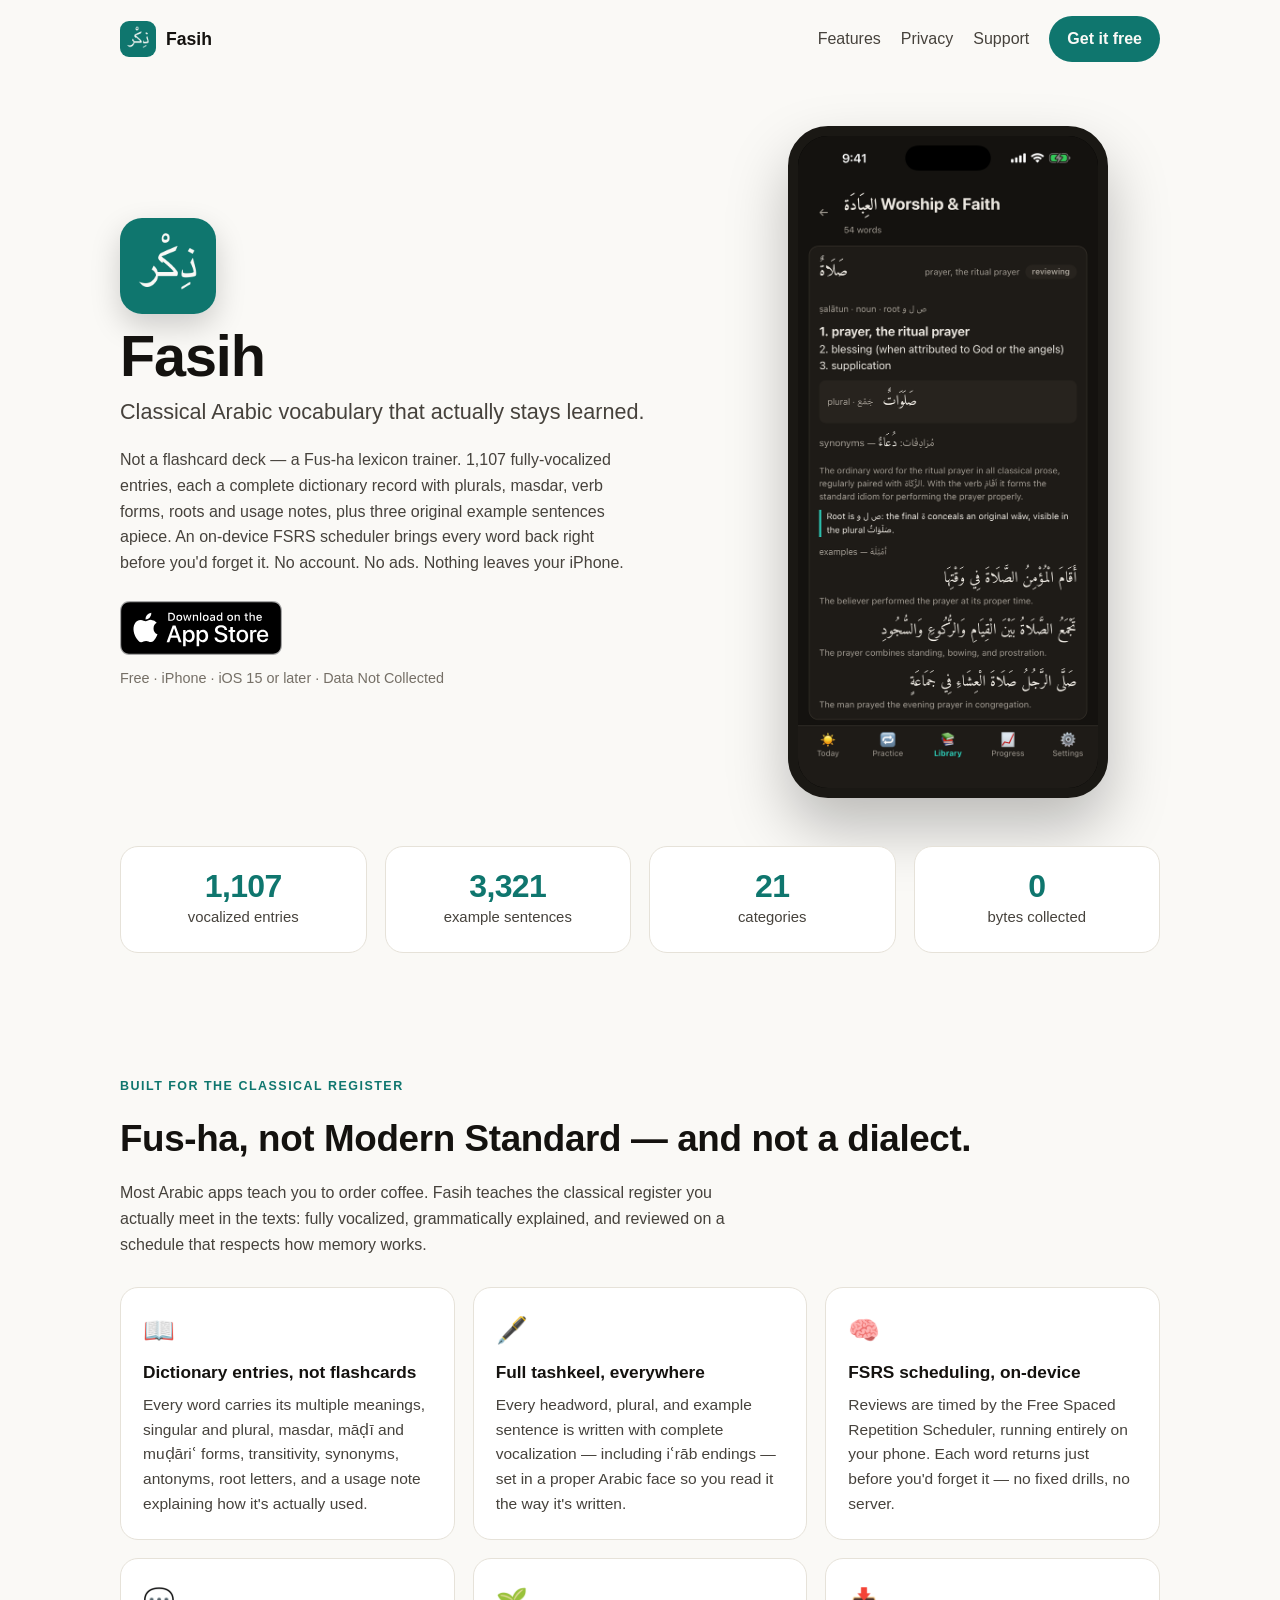
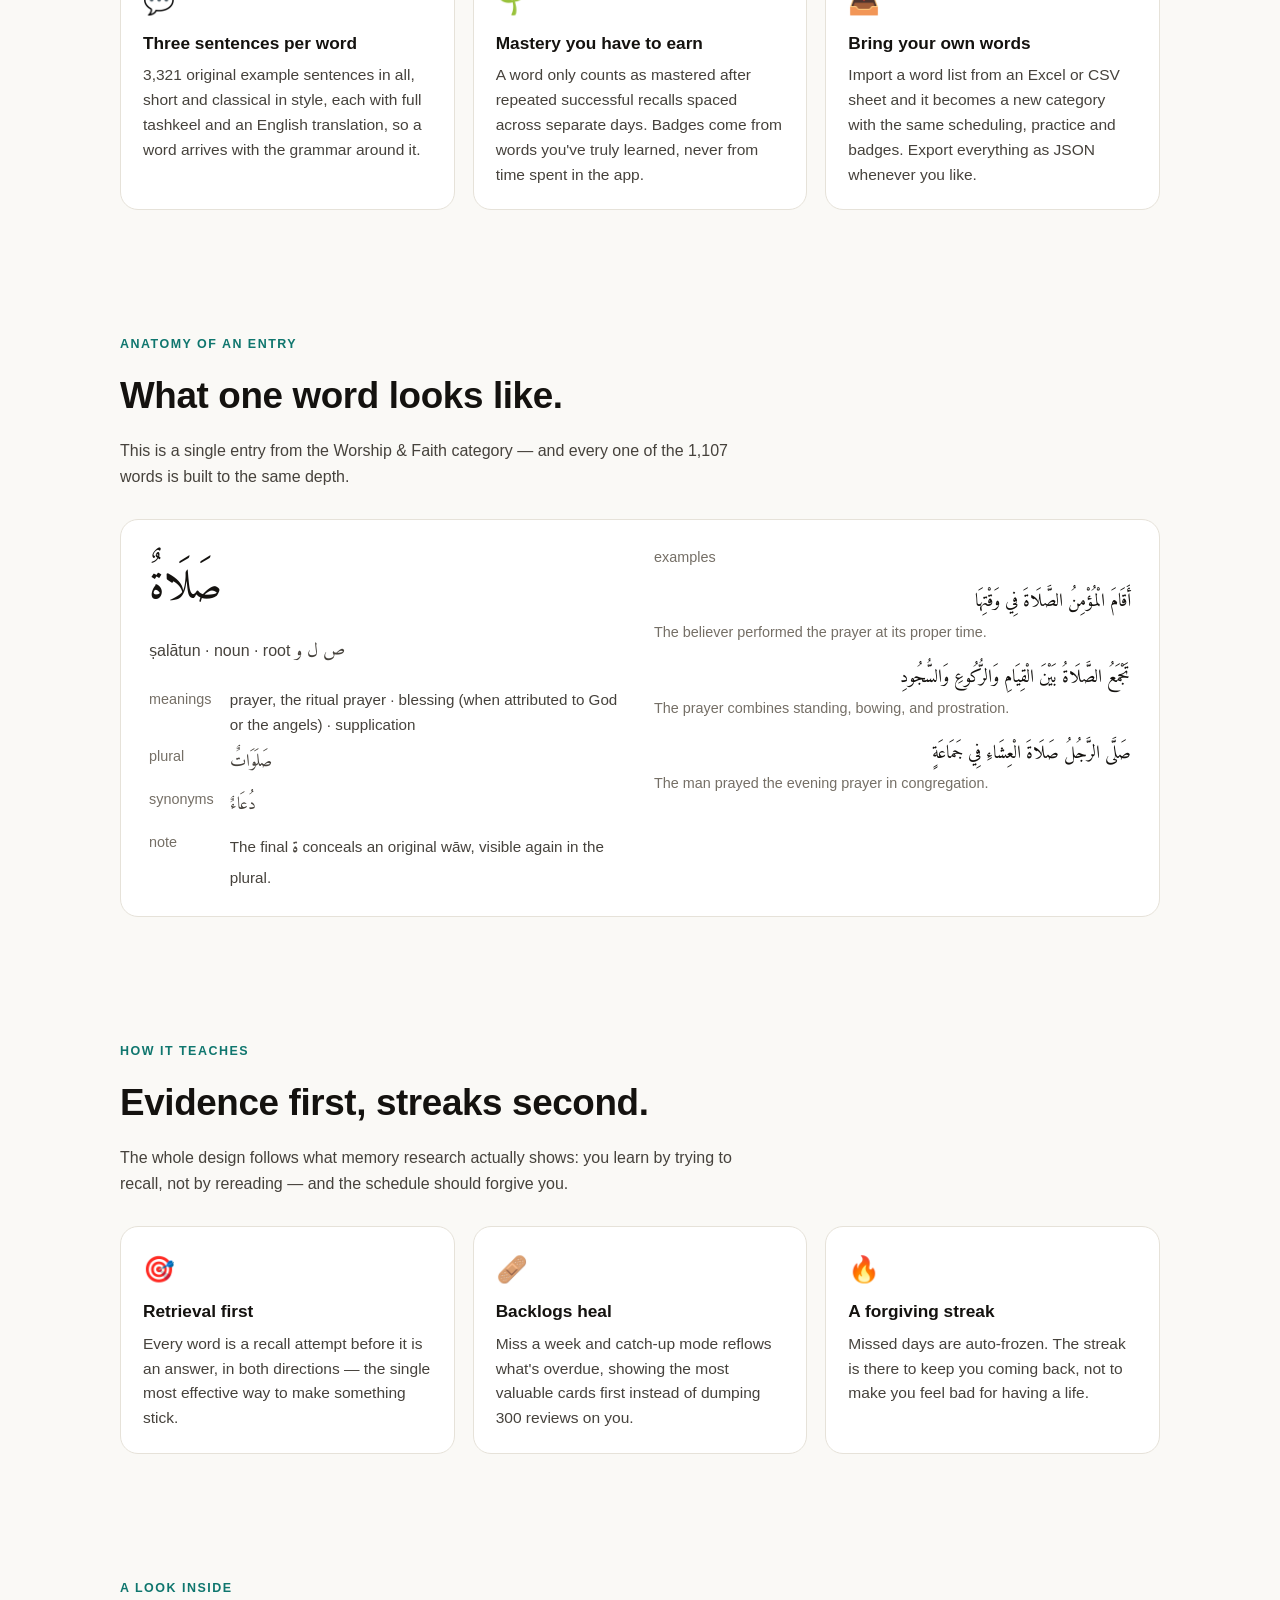
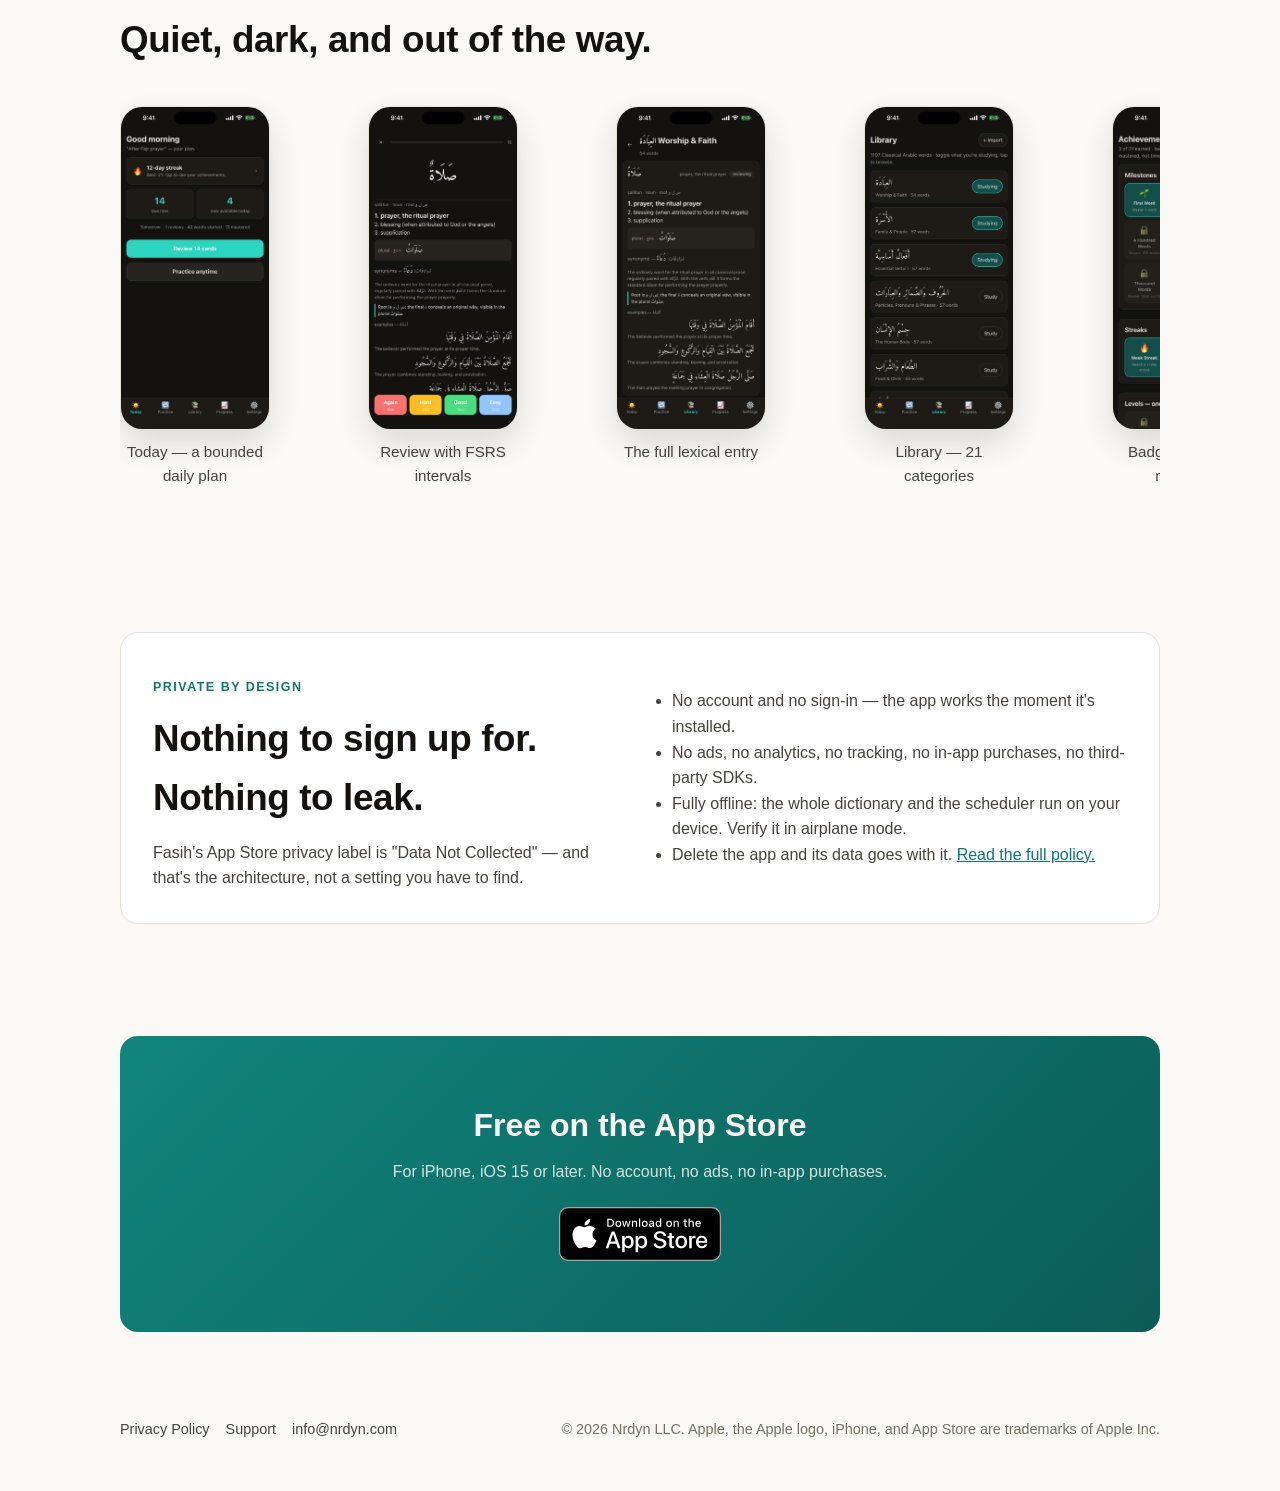
==== index.html @ 2882d7f2 "Add the Fasih marketing site Static site for the Fasih iOS app: landing page, privacy policy, and su" ====
<!doctype html>
<html lang="en">
<head>
<meta charset="utf-8">
<meta name="viewport" content="width=device-width, initial-scale=1">
<title>Fasih — Classical Arabic (Fus-ha) vocabulary with full tashkeel | iPhone</title>
<meta name="description" content="Fasih is a Classical Arabic lexicon trainer for iPhone: 1,107 fully-vocalized Fus-ha entries with meanings, plurals, masdar, verb forms, roots and 3,321 example sentences — scheduled on-device by FSRS. Free, fully offline, no account, nothing collected.">
<link rel="canonical" href="https://fasih.nrdyn.com/">
<meta name="theme-color" content="#0F766E">
<meta name="apple-itunes-app" content="app-id=6793274429">
<link rel="icon" type="image/png" sizes="64x64" href="assets/favicon-64.png">
<link rel="apple-touch-icon" href="assets/apple-touch-icon.png">
<meta property="og:type" content="website">
<meta property="og:site_name" content="Fasih">
<meta property="og:title" content="Fasih — Classical Arabic vocabulary, fully vocalized">
<meta property="og:description" content="A Fus-ha lexicon trainer for iPhone: 1,107 dictionary-grade entries, 3,321 example sentences, on-device FSRS scheduling. Free on the App Store.">
<meta property="og:url" content="https://fasih.nrdyn.com/">
<meta property="og:image" content="https://fasih.nrdyn.com/assets/og-image.png">
<meta property="og:image:width" content="1200">
<meta property="og:image:height" content="630">
<meta name="twitter:card" content="summary_large_image">
<meta name="twitter:title" content="Fasih — Classical Arabic vocabulary, fully vocalized">
<meta name="twitter:description" content="1,107 dictionary-grade Fus-ha entries with full tashkeel, scheduled on-device by FSRS. Free, offline, private.">
<meta name="twitter:image" content="https://fasih.nrdyn.com/assets/og-image.png">
<link rel="preconnect" href="https://fonts.googleapis.com">
<link rel="preconnect" href="https://fonts.gstatic.com" crossorigin>
<link rel="stylesheet" href="https://fonts.googleapis.com/css2?family=Amiri:wght@400;700&display=swap">
<link rel="stylesheet" href="assets/site.css">
<script type="application/ld+json">
{
  "@context": "https://schema.org",
  "@type": "SoftwareApplication",
  "name": "Fasih",
  "alternateName": "Fasih Memorize classical vocab",
  "operatingSystem": "iOS",
  "applicationCategory": "EducationalApplication",
  "description": "A Classical Arabic (Fus-ha) lexicon trainer. 1,107 fully-vocalized entries with meanings, plurals, masdar, verb forms, transitivity, synonyms, roots and usage notes, plus 3,321 example sentences — scheduled on-device by an FSRS spaced-repetition engine. Free, fully offline, no accounts, no ads, no tracking.",
  "url": "https://fasih.nrdyn.com/",
  "installUrl": "https://apps.apple.com/us/app/fasih-memorize-classical-vocab/id6793274429",
  "downloadUrl": "https://apps.apple.com/us/app/fasih-memorize-classical-vocab/id6793274429",
  "image": "https://fasih.nrdyn.com/assets/icon-512.png",
  "inLanguage": ["en", "ar"],
  "screenshot": [
    "https://fasih.nrdyn.com/assets/screens/01-today.png",
    "https://fasih.nrdyn.com/assets/screens/02-review-card.png",
    "https://fasih.nrdyn.com/assets/screens/03-dictionary-entry.png",
    "https://fasih.nrdyn.com/assets/screens/04-library.png",
    "https://fasih.nrdyn.com/assets/screens/05-achievements.png",
    "https://fasih.nrdyn.com/assets/screens/06-practice.png"
  ],
  "offers": { "@type": "Offer", "price": "0", "priceCurrency": "USD" },
  "author": { "@type": "Organization", "name": "Nrdyn LLC", "email": "info@nrdyn.com" },
  "publisher": { "@type": "Organization", "name": "Nrdyn LLC" }
}
</script>
</head>
<body>
<div class="wrap">
  <nav class="nav">
    <a class="brand" href="index.html"><img src="assets/apple-touch-icon.png" alt="" width="36" height="36">Fasih</a>
    <div class="nav-links">
      <a href="index.html#features">Features</a>
      <a href="privacy.html">Privacy</a>
      <a href="support.html">Support</a>
      <a class="btn" href="https://apps.apple.com/us/app/fasih-memorize-classical-vocab/id6793274429">Get it free</a>
    </div>
  </nav>

  <header class="hero">
    <div>
      <img class="hero-icon" src="assets/icon-512.png" alt="Fasih app icon" width="96" height="96">
      <h1>Fasih</h1>
      <p class="tag">Classical Arabic vocabulary that actually stays learned.</p>
      <p class="sub">Not a flashcard deck — a Fus-ha lexicon trainer. 1,107 fully-vocalized entries, each a complete dictionary record with plurals, masdar, verb forms, roots and usage notes, plus three original example sentences apiece. An on-device FSRS scheduler brings every word back right before you'd forget it. No account. No ads. Nothing leaves your iPhone.</p>
      <div class="cta">
        <a class="badge" href="https://apps.apple.com/us/app/fasih-memorize-classical-vocab/id6793274429" aria-label="Download Fasih on the App Store"><img src="assets/app-store-badge.svg" alt="Download on the App Store" width="163" height="54"></a>
      </div>
      <p class="fine">Free · iPhone · iOS 15 or later · Data Not Collected</p>
    </div>
    <div class="phone"><img src="assets/screens/03-dictionary-entry.png" alt="A Fasih dictionary entry for صَلَاةٌ showing meanings, plural, synonyms, a root note and three example sentences" width="640" height="1391"></div>
  </header>

  <section id="numbers" style="padding-top:24px">
    <div class="stats">
      <div class="stat"><b>1,107</b><span>vocalized entries</span></div>
      <div class="stat"><b>3,321</b><span>example sentences</span></div>
      <div class="stat"><b>21</b><span>categories</span></div>
      <div class="stat"><b>0</b><span>bytes collected</span></div>
    </div>
  </section>

  <section id="features">
    <p class="eyebrow">Built for the classical register</p>
    <h2 class="title">Fus-ha, not Modern Standard — and not a dialect.</h2>
    <p class="lede">Most Arabic apps teach you to order coffee. Fasih teaches the classical register you actually meet in the texts: fully vocalized, grammatically explained, and reviewed on a schedule that respects how memory works.</p>
    <div class="grid">
      <div class="card"><div class="ico">📖</div><h3>Dictionary entries, not flashcards</h3><p>Every word carries its multiple meanings, singular and plural, masdar, māḍī and muḍāriʿ forms, transitivity, synonyms, antonyms, root letters, and a usage note explaining how it's actually used.</p></div>
      <div class="card"><div class="ico">🖋️</div><h3>Full tashkeel, everywhere</h3><p>Every headword, plural, and example sentence is written with complete vocalization — including iʿrāb endings — set in a proper Arabic face so you read it the way it's written.</p></div>
      <div class="card"><div class="ico">🧠</div><h3>FSRS scheduling, on-device</h3><p>Reviews are timed by the Free Spaced Repetition Scheduler, running entirely on your phone. Each word returns just before you'd forget it — no fixed drills, no server.</p></div>
      <div class="card"><div class="ico">💬</div><h3>Three sentences per word</h3><p>3,321 original example sentences in all, short and classical in style, each with full tashkeel and an English translation, so a word arrives with the grammar around it.</p></div>
      <div class="card"><div class="ico">🌱</div><h3>Mastery you have to earn</h3><p>A word only counts as mastered after repeated successful recalls spaced across separate days. Badges come from words you've truly learned, never from time spent in the app.</p></div>
      <div class="card"><div class="ico">📥</div><h3>Bring your own words</h3><p>Import a word list from an Excel or CSV sheet and it becomes a new category with the same scheduling, practice and badges. Export everything as JSON whenever you like.</p></div>
    </div>
  </section>

  <section id="entry">
    <p class="eyebrow">Anatomy of an entry</p>
    <h2 class="title">What one word looks like.</h2>
    <p class="lede">This is a single entry from the Worship &amp; Faith category — and every one of the 1,107 words is built to the same depth.</p>
    <div class="entry">
      <div>
        <p class="headword ar" lang="ar" dir="rtl">صَلَاةٌ</p>
        <p class="gloss">ṣalātun · noun · root <span class="ar" lang="ar" dir="rtl">ص ل و</span></p>
        <dl>
          <dt>meanings</dt><dd>prayer, the ritual prayer · blessing (when attributed to God or the angels) · supplication</dd>
          <dt>plural</dt><dd><span class="ar" lang="ar" dir="rtl">صَلَوَاتٌ</span></dd>
          <dt>synonyms</dt><dd><span class="ar" lang="ar" dir="rtl">دُعَاءٌ</span></dd>
          <dt>note</dt><dd>The final <span class="ar" lang="ar" dir="rtl">ة</span> conceals an original wāw, visible again in the plural.</dd>
        </dl>
      </div>
      <div>
        <p class="muted" style="margin-top:0">examples</p>
        <p class="ar" lang="ar" dir="rtl" style="margin:0">أَقَامَ الْمُؤْمِنُ الصَّلَاةَ فِي وَقْتِهَا</p>
        <p class="muted" style="margin:0 0 16px">The believer performed the prayer at its proper time.</p>
        <p class="ar" lang="ar" dir="rtl" style="margin:0">تَجْمَعُ الصَّلَاةُ بَيْنَ الْقِيَامِ وَالرُّكُوعِ وَالسُّجُودِ</p>
        <p class="muted" style="margin:0 0 16px">The prayer combines standing, bowing, and prostration.</p>
        <p class="ar" lang="ar" dir="rtl" style="margin:0">صَلَّى الرَّجُلُ صَلَاةَ الْعِشَاءِ فِي جَمَاعَةٍ</p>
        <p class="muted" style="margin:0">The man prayed the evening prayer in congregation.</p>
      </div>
    </div>
  </section>

  <section id="method">
    <p class="eyebrow">How it teaches</p>
    <h2 class="title">Evidence first, streaks second.</h2>
    <p class="lede">The whole design follows what memory research actually shows: you learn by trying to recall, not by rereading — and the schedule should forgive you.</p>
    <div class="grid">
      <div class="card"><div class="ico">🎯</div><h3>Retrieval first</h3><p>Every word is a recall attempt before it is an answer, in both directions — the single most effective way to make something stick.</p></div>
      <div class="card"><div class="ico">🩹</div><h3>Backlogs heal</h3><p>Miss a week and catch-up mode reflows what's overdue, showing the most valuable cards first instead of dumping 300 reviews on you.</p></div>
      <div class="card"><div class="ico">🔥</div><h3>A forgiving streak</h3><p>Missed days are auto-frozen. The streak is there to keep you coming back, not to make you feel bad for having a life.</p></div>
    </div>
  </section>

  <section id="screens">
    <p class="eyebrow">A look inside</p>
    <h2 class="title">Quiet, dark, and out of the way.</h2>
    <div class="shots">
      <figure class="shot"><img src="assets/screens/01-today.png" alt="Today screen showing a 12-day streak, 14 cards due and 4 new words available" width="640" height="1391" loading="lazy"><figcaption>Today — a bounded daily plan</figcaption></figure>
      <figure class="shot"><img src="assets/screens/02-review-card.png" alt="Review card revealed, with Again, Hard, Good and Easy buttons showing their next intervals" width="640" height="1391" loading="lazy"><figcaption>Review with FSRS intervals</figcaption></figure>
      <figure class="shot"><img src="assets/screens/03-dictionary-entry.png" alt="Full dictionary entry with meanings, plural, synonyms and example sentences" width="640" height="1391" loading="lazy"><figcaption>The full lexical entry</figcaption></figure>
      <figure class="shot"><img src="assets/screens/04-library.png" alt="Library listing Arabic categories with word counts and study toggles" width="640" height="1391" loading="lazy"><figcaption>Library — 21 categories</figcaption></figure>
      <figure class="shot"><img src="assets/screens/05-achievements.png" alt="Achievements screen with milestone, streak and level badges" width="640" height="1391" loading="lazy"><figcaption>Badges for words mastered</figcaption></figure>
      <figure class="shot"><img src="assets/screens/06-practice.png" alt="Practice screen with quick picks and category chips" width="640" height="1391" loading="lazy"><figcaption>Practice — bonus reps, off-schedule</figcaption></figure>
    </div>
  </section>

  <section id="privacy">
    <div class="privacy">
      <div>
        <p class="eyebrow">Private by design</p>
        <h2 class="title">Nothing to sign up for. Nothing to leak.</h2>
        <p class="lede" style="margin-bottom:0">Fasih's App Store privacy label is "Data Not Collected" — and that's the architecture, not a setting you have to find.</p>
      </div>
      <ul>
        <li>No account and no sign-in — the app works the moment it's installed.</li>
        <li>No ads, no analytics, no tracking, no in-app purchases, no third-party SDKs.</li>
        <li>Fully offline: the whole dictionary and the scheduler run on your device. Verify it in airplane mode.</li>
        <li>Delete the app and its data goes with it. <a href="privacy.html">Read the full policy.</a></li>
      </ul>
    </div>
  </section>

  <section>
    <div class="cta-band">
      <h2>Free on the App Store</h2>
      <p>For iPhone, iOS 15 or later. No account, no ads, no in-app purchases.</p>
      <a class="badge" href="https://apps.apple.com/us/app/fasih-memorize-classical-vocab/id6793274429" aria-label="Download Fasih on the App Store"><img src="assets/app-store-badge.svg" alt="Download on the App Store" width="163" height="54"></a>
    </div>
  </section>

  <footer>
    <div><a href="privacy.html">Privacy Policy</a><a href="support.html">Support</a><a href="mailto:info@nrdyn.com">info@nrdyn.com</a></div>
    <div>© 2026 Nrdyn LLC. Apple, the Apple logo, iPhone, and App Store are trademarks of Apple Inc.</div>
  </footer>
</div>
</body>
</html>
---- assets/site.css ----
/* Fasih site — one stylesheet shared by every page. Palette mirrors the app's teal theme
   (icon teal #0F766E, accent #0F766E light / #2DD4BF dark, warm off-white paper, near-black ink). */
:root {
  color-scheme: light dark;
  --teal: #0F766E; --accent: #0F766E; --accent-ink: #FAF9F6;
  --bg: #FAF9F6; --surface: #FFFFFF; --ink: #14120F; --ink-mid: #46423C; --ink-soft: #756F66;
  --line: #E6E2D9; --radius: 18px; --max: 1080px;
}
@media (prefers-color-scheme: dark) {
  :root { --accent: #2DD4BF; --accent-ink: #052F2C; --bg: #14120F; --surface: #1E1B17; --ink: #F2EFE8; --ink-mid: #C6C0B6; --ink-soft: #A29B90; --line: #2C2823; }
}
* { box-sizing: border-box; }
html { scroll-behavior: smooth; }
body { margin: 0; background: var(--bg); color: var(--ink); line-height: 1.6;
  font-family: -apple-system, BlinkMacSystemFont, "SF Pro Text", "Segoe UI", Roboto, Helvetica, Arial, sans-serif;
  -webkit-font-smoothing: antialiased; }
a { color: var(--accent); }
img { max-width: 100%; height: auto; display: block; }
.wrap { max-width: var(--max); margin: 0 auto; padding: 0 20px; }
.prose { max-width: 760px; margin: 0 auto; padding: 40px 20px 60px; }
.prose h1 { color: var(--accent); font-size: 2rem; margin-top: 0; }
.prose h2 { margin-top: 1.8em; font-size: 1.25rem; }
.prose p, .prose li { color: var(--ink-mid); }
.prose strong { color: var(--ink); }
.muted { color: var(--ink-soft); font-size: 0.9em; }

/* Arabic runs inside English prose: Amiri if the reader has it, else the system Arabic face. */
.ar { font-family: Amiri, "Geeza Pro", "Noto Naskh Arabic", "Times New Roman", serif;
  font-size: 1.15em; line-height: 2; direction: rtl; unicode-bidi: isolate; }

/* nav */
.nav { display: flex; align-items: center; justify-content: space-between; gap: 16px; padding: 16px 0; }
.brand { display: flex; align-items: center; gap: 10px; text-decoration: none; color: var(--ink); font-weight: 700; font-size: 1.1rem; }
.brand img { width: 36px; height: 36px; border-radius: 9px; }
.nav-links { display: flex; align-items: center; gap: 20px; }
.nav-links a { color: var(--ink-mid); text-decoration: none; font-weight: 500; }
.nav-links a:hover { color: var(--ink); }
.nav-links a[aria-current="page"] { color: var(--accent); font-weight: 700; }
.btn, .nav-links a.btn { display: inline-flex; align-items: center; justify-content: center; gap: 8px; min-height: 44px; padding: 10px 18px;
  border-radius: 999px; background: var(--accent); color: var(--accent-ink); font-weight: 700; text-decoration: none; }
.btn:hover { filter: brightness(1.08); }
.badge img { height: 54px; width: auto; }
.badge { display: inline-block; }

/* hero */
.hero { display: grid; grid-template-columns: 1.15fr 0.85fr; gap: 40px; align-items: center; padding: 48px 0 24px; }
.hero h1 { font-size: clamp(2.4rem, 5vw, 3.6rem); line-height: 1.05; margin: 12px 0 8px; letter-spacing: -0.02em; }
.hero .tag { font-size: 1.35rem; color: var(--ink-mid); margin: 0 0 18px; }
.hero .sub { color: var(--ink-mid); max-width: 520px; margin: 0 0 26px; }
.hero .cta { display: flex; align-items: center; gap: 18px; flex-wrap: wrap; }
.hero .fine { color: var(--ink-soft); font-size: 0.9rem; margin-top: 12px; }
.hero-icon { width: 96px; height: 96px; border-radius: 22px; box-shadow: 0 12px 30px rgba(0,0,0,.18); }
.phone { border-radius: 40px; border: 10px solid #1a1814; box-shadow: 0 30px 60px rgba(0,0,0,.25); overflow: hidden; background: #000; max-width: 320px; margin: 0 auto; }
.phone img { display: block; }

/* sections */
section { padding: 56px 0; }
.eyebrow { text-transform: uppercase; letter-spacing: .12em; font-size: .78rem; color: var(--accent); font-weight: 700; }
h2.title { font-size: clamp(1.7rem, 3.2vw, 2.3rem); margin: 6px 0 12px; letter-spacing: -0.01em; }
.lede { color: var(--ink-mid); max-width: 640px; margin: 0 0 30px; }
.grid { display: grid; grid-template-columns: repeat(3, 1fr); gap: 18px; }
.card { background: var(--surface); border: 1px solid var(--line); border-radius: var(--radius); padding: 22px; }
.card .ico { font-size: 1.6rem; margin-bottom: 8px; }
.card h3 { margin: 0 0 6px; font-size: 1.08rem; }
.card p { margin: 0; color: var(--ink-mid); font-size: .97rem; }

/* numbers band */
.stats { display: grid; grid-template-columns: repeat(4, 1fr); gap: 18px; }
.stat { background: var(--surface); border: 1px solid var(--line); border-radius: var(--radius); padding: 22px; text-align: center; }
.stat b { display: block; font-size: 2rem; color: var(--accent); letter-spacing: -0.02em; line-height: 1.1; }
.stat span { color: var(--ink-mid); font-size: .93rem; }

/* the anatomy-of-an-entry panel */
.entry { background: var(--surface); border: 1px solid var(--line); border-radius: var(--radius); padding: 26px 28px; display: grid; grid-template-columns: 1fr 1fr; gap: 28px; align-items: start; }
.entry dl { margin: 0; display: grid; grid-template-columns: auto 1fr; gap: 8px 16px; }
.entry dt { color: var(--ink-soft); font-size: .9rem; }
.entry dd { margin: 0; color: var(--ink-mid); font-size: .95rem; }
.entry .headword { font-size: 2.6rem; margin: 0 0 4px; text-align: left; }
.entry .gloss { color: var(--ink-mid); margin: 0 0 18px; }

.shots { display: grid; grid-auto-flow: column; grid-auto-columns: minmax(230px, 1fr); gap: 18px; overflow-x: auto; padding: 8px 4px 16px; scroll-snap-type: x mandatory; }
.shot { scroll-snap-align: start; text-align: center; }
.shot img { border-radius: 22px; border: 1px solid var(--line); box-shadow: 0 14px 30px rgba(0,0,0,.12); }
.shot figcaption { margin-top: 10px; color: var(--ink-mid); font-size: .95rem; }
.privacy { background: var(--surface); border: 1px solid var(--line); border-radius: var(--radius); padding: 32px; display: grid; grid-template-columns: 1fr 1fr; gap: 28px; align-items: center; }
.privacy ul { margin: 0; padding-left: 18px; color: var(--ink-mid); }
.cta-band { text-align: center; padding: 64px 20px; border-radius: var(--radius); background: linear-gradient(135deg, #11857C, #0B5C57); color: #FAF9F6; }
.cta-band h2 { margin: 0 0 8px; font-size: 2rem; }
.cta-band p { margin: 0 0 22px; opacity: .85; }
footer { padding: 30px 0 50px; color: var(--ink-soft); font-size: .9rem; display: flex; justify-content: space-between; gap: 16px; flex-wrap: wrap; }
footer a { color: var(--ink-mid); text-decoration: none; margin-right: 16px; }

@media (max-width: 820px) {
  .hero { grid-template-columns: 1fr; text-align: center; }
  .hero .sub, .hero .cta { margin-left: auto; margin-right: auto; justify-content: center; }
  .hero-icon { margin: 0 auto; }
  .grid { grid-template-columns: 1fr 1fr; }
  .stats { grid-template-columns: 1fr 1fr; }
  .entry, .privacy { grid-template-columns: 1fr; }
  .nav-links a:not(.btn) { display: none; }
}
@media (max-width: 520px) { .grid { grid-template-columns: 1fr; } }
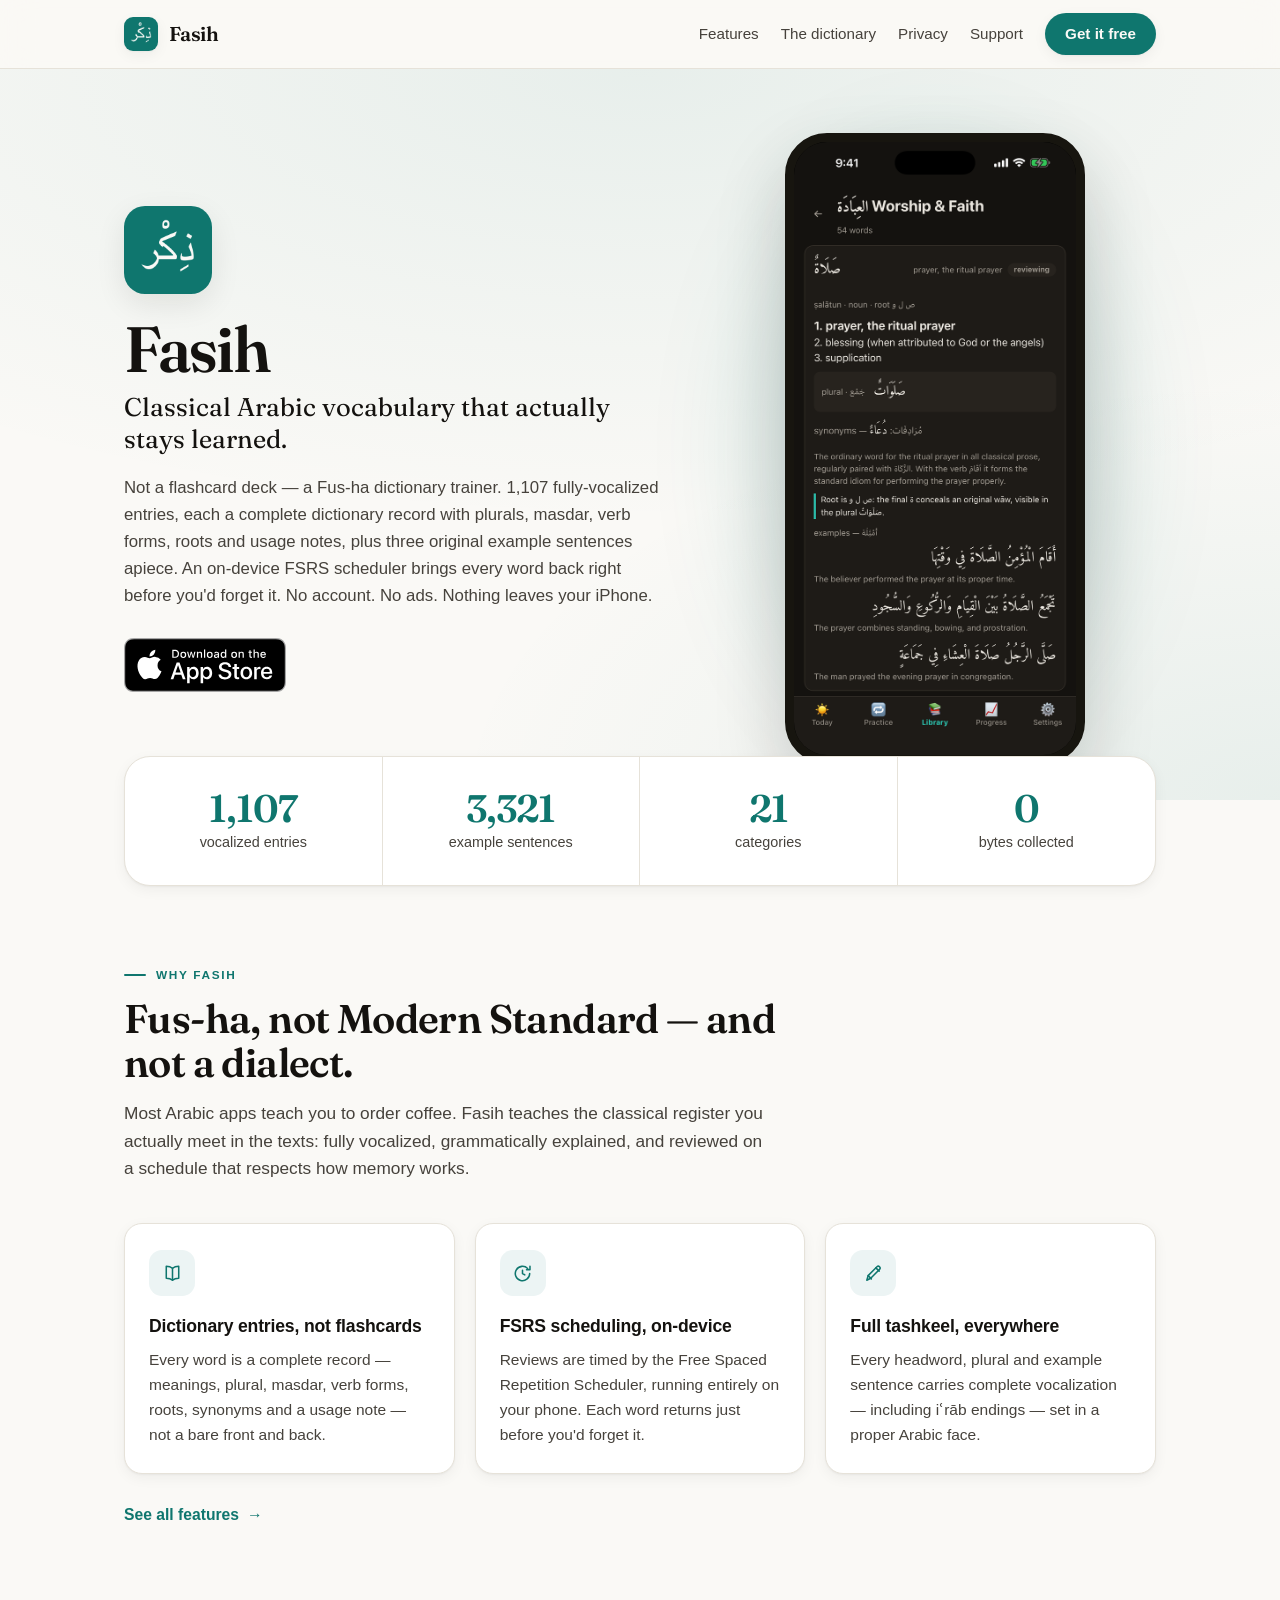
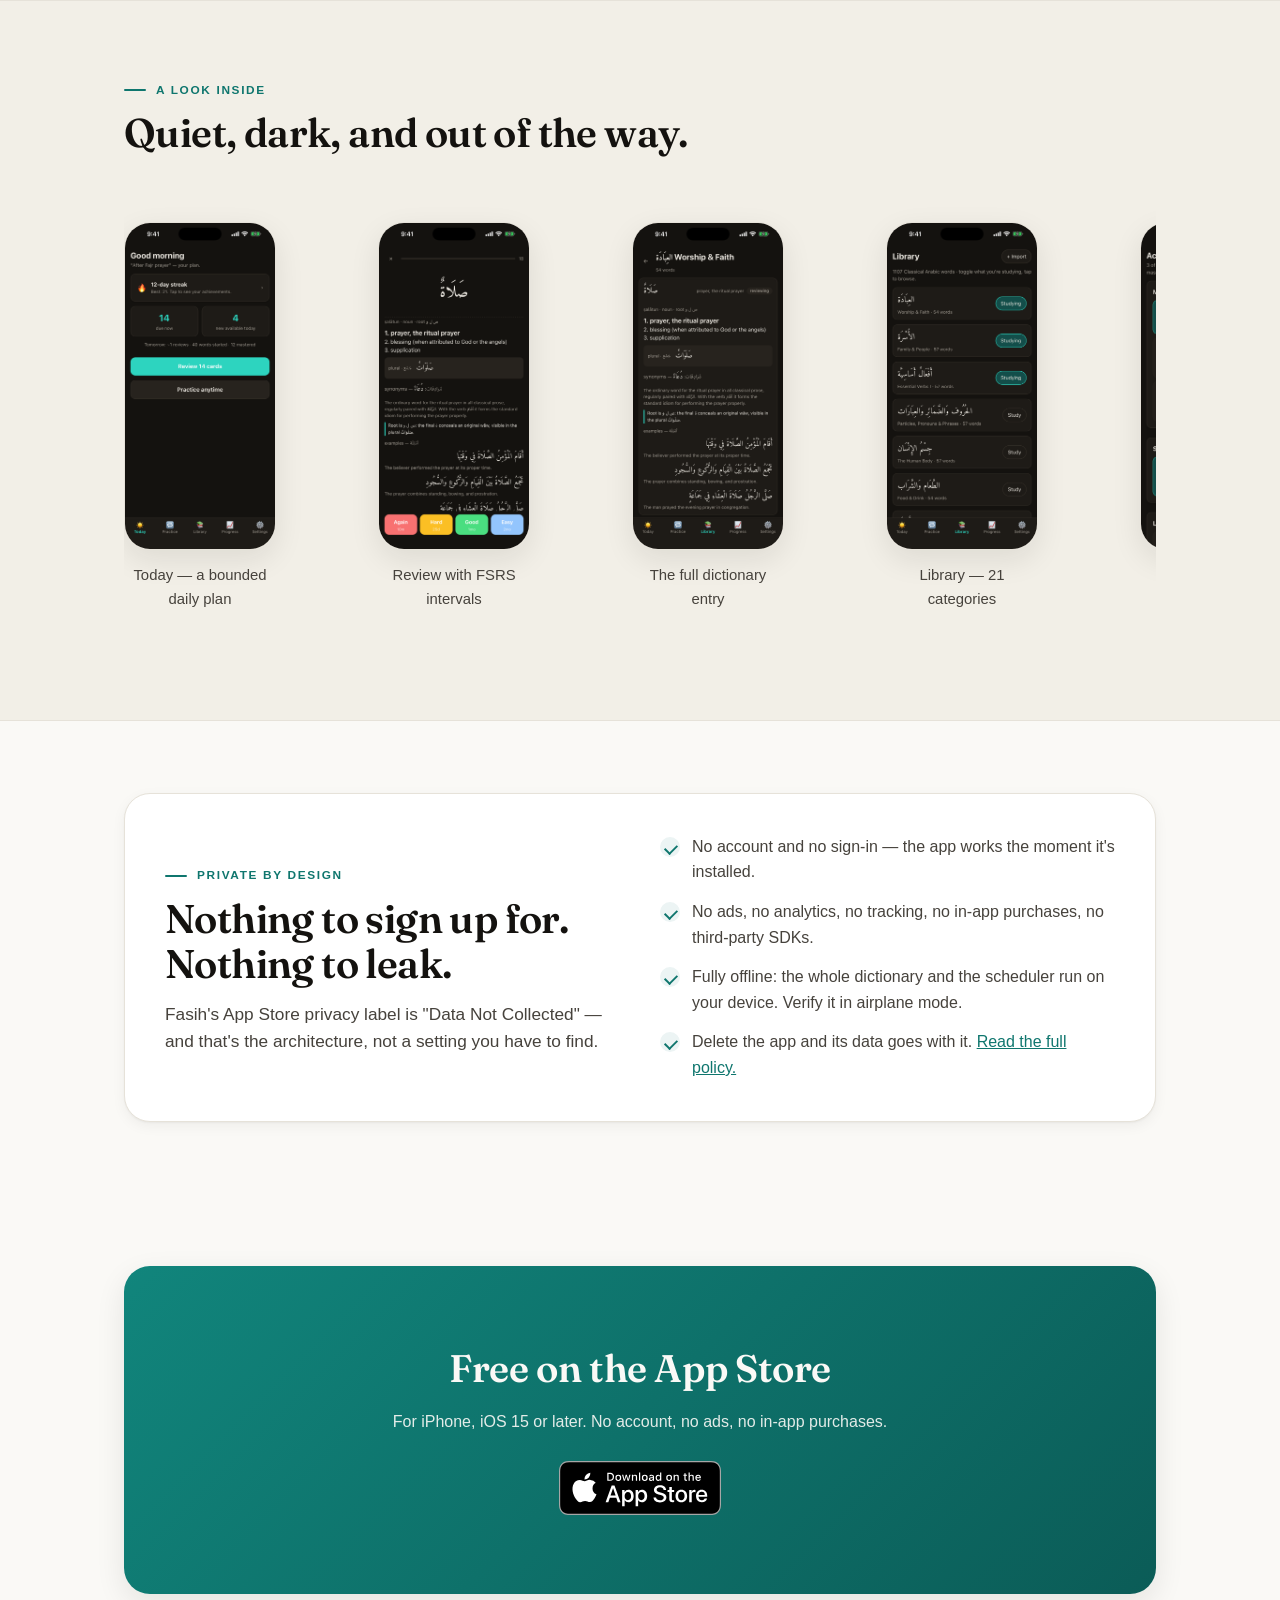
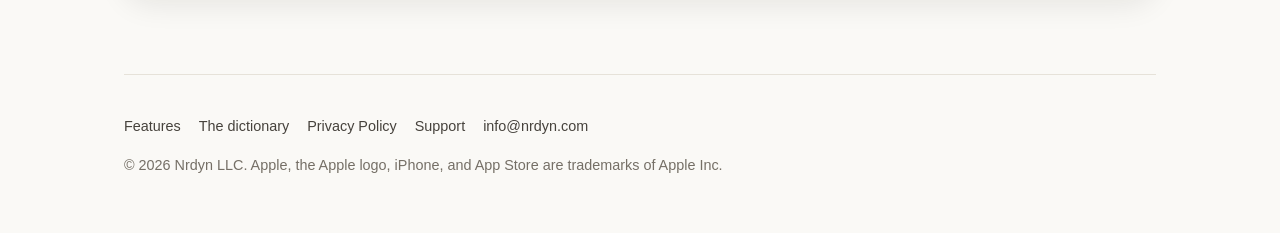
==== commit a744efaa: "Redesign the site and split it into multiple pages" ====
--- a/index.html
+++ b/index.html
@@ -4,7 +4,7 @@
 <meta charset="utf-8">
 <meta name="viewport" content="width=device-width, initial-scale=1">
 <title>Fasih — Classical Arabic (Fus-ha) vocabulary with full tashkeel | iPhone</title>
-<meta name="description" content="Fasih is a Classical Arabic lexicon trainer for iPhone: 1,107 fully-vocalized Fus-ha entries with meanings, plurals, masdar, verb forms, roots and 3,321 example sentences — scheduled on-device by FSRS. Free, fully offline, no account, nothing collected.">
+<meta name="description" content="Fasih is a Classical Arabic dictionary trainer for iPhone: 1,107 fully-vocalized Fus-ha entries with meanings, plurals, masdar, verb forms, roots and 3,321 example sentences — scheduled on-device by FSRS. Free, fully offline, no account, nothing collected.">
 <link rel="canonical" href="https://fasih.nrdyn.com/">
 <meta name="theme-color" content="#0F766E">
 <meta name="apple-itunes-app" content="app-id=6793274429">
@@ -13,7 +13,7 @@
 <meta property="og:type" content="website">
 <meta property="og:site_name" content="Fasih">
 <meta property="og:title" content="Fasih — Classical Arabic vocabulary, fully vocalized">
-<meta property="og:description" content="A Fus-ha lexicon trainer for iPhone: 1,107 dictionary-grade entries, 3,321 example sentences, on-device FSRS scheduling. Free on the App Store.">
+<meta property="og:description" content="A Fus-ha dictionary trainer for iPhone: 1,107 dictionary-grade entries, 3,321 example sentences, on-device FSRS scheduling. Free on the App Store.">
 <meta property="og:url" content="https://fasih.nrdyn.com/">
 <meta property="og:image" content="https://fasih.nrdyn.com/assets/og-image.png">
 <meta property="og:image:width" content="1200">
@@ -24,7 +24,7 @@
 <meta name="twitter:image" content="https://fasih.nrdyn.com/assets/og-image.png">
 <link rel="preconnect" href="https://fonts.googleapis.com">
 <link rel="preconnect" href="https://fonts.gstatic.com" crossorigin>
-<link rel="stylesheet" href="https://fonts.googleapis.com/css2?family=Amiri:wght@400;700&display=swap">
+<link rel="stylesheet" href="https://fonts.googleapis.com/css2?family=Amiri:wght@400;700&family=Fraunces:opsz,wght@9..144,400;9..144,600;9..144,700&display=swap">
 <link rel="stylesheet" href="assets/site.css">
 <script type="application/ld+json">
 {
@@ -34,7 +34,7 @@
   "alternateName": "Fasih Memorize classical vocab",
   "operatingSystem": "iOS",
   "applicationCategory": "EducationalApplication",
-  "description": "A Classical Arabic (Fus-ha) lexicon trainer. 1,107 fully-vocalized entries with meanings, plurals, masdar, verb forms, transitivity, synonyms, roots and usage notes, plus 3,321 example sentences — scheduled on-device by an FSRS spaced-repetition engine. Free, fully offline, no accounts, no ads, no tracking.",
+  "description": "A Classical Arabic (Fus-ha) dictionary trainer. 1,107 fully-vocalized entries with meanings, plurals, masdar, verb forms, transitivity, synonyms, roots and usage notes, plus 3,321 example sentences — scheduled on-device by an FSRS spaced-repetition engine. Free, fully offline, no accounts, no ads, no tracking.",
   "url": "https://fasih.nrdyn.com/",
   "installUrl": "https://apps.apple.com/us/app/fasih-memorize-classical-vocab/id6793274429",
   "downloadUrl": "https://apps.apple.com/us/app/fasih-memorize-classical-vocab/id6793274429",
@@ -55,131 +55,115 @@
 </script>
 </head>
 <body>
-<div class="wrap">
-  <nav class="nav">
-    <a class="brand" href="index.html"><img src="assets/apple-touch-icon.png" alt="" width="36" height="36">Fasih</a>
-    <div class="nav-links">
-      <a href="index.html#features">Features</a>
-      <a href="privacy.html">Privacy</a>
-      <a href="support.html">Support</a>
-      <a class="btn" href="https://apps.apple.com/us/app/fasih-memorize-classical-vocab/id6793274429">Get it free</a>
-    </div>
-  </nav>
+<header class="site-header">
+  <div class="wrap">
+    <nav class="nav">
+      <a class="brand" href="index.html"><img src="assets/apple-touch-icon.png" alt="" width="36" height="36">Fasih</a>
+      <div class="nav-links">
+        <a href="features.html">Features</a>
+        <a href="dictionary.html">The dictionary</a>
+        <a href="privacy.html">Privacy</a>
+        <a href="support.html">Support</a>
+        <a class="btn" href="https://apps.apple.com/us/app/fasih-memorize-classical-vocab/id6793274429">Get it free</a>
+      </div>
+    </nav>
+  </div>
+</header>
 
-  <header class="hero">
-    <div>
-      <img class="hero-icon" src="assets/icon-512.png" alt="Fasih app icon" width="96" height="96">
-      <h1>Fasih</h1>
-      <p class="tag">Classical Arabic vocabulary that actually stays learned.</p>
-      <p class="sub">Not a flashcard deck — a Fus-ha lexicon trainer. 1,107 fully-vocalized entries, each a complete dictionary record with plurals, masdar, verb forms, roots and usage notes, plus three original example sentences apiece. An on-device FSRS scheduler brings every word back right before you'd forget it. No account. No ads. Nothing leaves your iPhone.</p>
-      <div class="cta">
-        <a class="badge" href="https://apps.apple.com/us/app/fasih-memorize-classical-vocab/id6793274429" aria-label="Download Fasih on the App Store"><img src="assets/app-store-badge.svg" alt="Download on the App Store" width="163" height="54"></a>
+<main>
+  <section class="hero">
+    <div class="wrap hero-inner">
+      <div class="hero-copy">
+        <img class="hero-icon" src="assets/icon-512.png" alt="Fasih app icon" width="96" height="96">
+        <h1>Fasih</h1>
+        <p class="tag">Classical Arabic vocabulary that actually stays learned.</p>
+        <p class="sub">Not a flashcard deck — a Fus-ha dictionary trainer. 1,107 fully-vocalized entries, each a complete dictionary record with plurals, masdar, verb forms, roots and usage notes, plus three original example sentences apiece. An on-device FSRS scheduler brings every word back right before you'd forget it. No account. No ads. Nothing leaves your iPhone.</p>
+        <div class="cta">
+          <a class="badge" href="https://apps.apple.com/us/app/fasih-memorize-classical-vocab/id6793274429" aria-label="Download Fasih on the App Store"><img src="assets/app-store-badge.svg" alt="Download on the App Store" width="163" height="54"></a>
+        </div>
       </div>
-      <p class="fine">Free · iPhone · iOS 15 or later · Data Not Collected</p>
-    </div>
-    <div class="phone"><img src="assets/screens/03-dictionary-entry.png" alt="A Fasih dictionary entry for صَلَاةٌ showing meanings, plural, synonyms, a root note and three example sentences" width="640" height="1391"></div>
-  </header>
-
-  <section id="numbers" style="padding-top:24px">
-    <div class="stats">
-      <div class="stat"><b>1,107</b><span>vocalized entries</span></div>
-      <div class="stat"><b>3,321</b><span>example sentences</span></div>
-      <div class="stat"><b>21</b><span>categories</span></div>
-      <div class="stat"><b>0</b><span>bytes collected</span></div>
-    </div>
-  </section>
-
-  <section id="features">
-    <p class="eyebrow">Built for the classical register</p>
-    <h2 class="title">Fus-ha, not Modern Standard — and not a dialect.</h2>
-    <p class="lede">Most Arabic apps teach you to order coffee. Fasih teaches the classical register you actually meet in the texts: fully vocalized, grammatically explained, and reviewed on a schedule that respects how memory works.</p>
-    <div class="grid">
-      <div class="card"><div class="ico">📖</div><h3>Dictionary entries, not flashcards</h3><p>Every word carries its multiple meanings, singular and plural, masdar, māḍī and muḍāriʿ forms, transitivity, synonyms, antonyms, root letters, and a usage note explaining how it's actually used.</p></div>
-      <div class="card"><div class="ico">🖋️</div><h3>Full tashkeel, everywhere</h3><p>Every headword, plural, and example sentence is written with complete vocalization — including iʿrāb endings — set in a proper Arabic face so you read it the way it's written.</p></div>
-      <div class="card"><div class="ico">🧠</div><h3>FSRS scheduling, on-device</h3><p>Reviews are timed by the Free Spaced Repetition Scheduler, running entirely on your phone. Each word returns just before you'd forget it — no fixed drills, no server.</p></div>
-      <div class="card"><div class="ico">💬</div><h3>Three sentences per word</h3><p>3,321 original example sentences in all, short and classical in style, each with full tashkeel and an English translation, so a word arrives with the grammar around it.</p></div>
-      <div class="card"><div class="ico">🌱</div><h3>Mastery you have to earn</h3><p>A word only counts as mastered after repeated successful recalls spaced across separate days. Badges come from words you've truly learned, never from time spent in the app.</p></div>
-      <div class="card"><div class="ico">📥</div><h3>Bring your own words</h3><p>Import a word list from an Excel or CSV sheet and it becomes a new category with the same scheduling, practice and badges. Export everything as JSON whenever you like.</p></div>
-    </div>
-  </section>
-
-  <section id="entry">
-    <p class="eyebrow">Anatomy of an entry</p>
-    <h2 class="title">What one word looks like.</h2>
-    <p class="lede">This is a single entry from the Worship &amp; Faith category — and every one of the 1,107 words is built to the same depth.</p>
-    <div class="entry">
-      <div>
-        <p class="headword ar" lang="ar" dir="rtl">صَلَاةٌ</p>
-        <p class="gloss">ṣalātun · noun · root <span class="ar" lang="ar" dir="rtl">ص ل و</span></p>
-        <dl>
-          <dt>meanings</dt><dd>prayer, the ritual prayer · blessing (when attributed to God or the angels) · supplication</dd>
-          <dt>plural</dt><dd><span class="ar" lang="ar" dir="rtl">صَلَوَاتٌ</span></dd>
-          <dt>synonyms</dt><dd><span class="ar" lang="ar" dir="rtl">دُعَاءٌ</span></dd>
-          <dt>note</dt><dd>The final <span class="ar" lang="ar" dir="rtl">ة</span> conceals an original wāw, visible again in the plural.</dd>
-        </dl>
-      </div>
-      <div>
-        <p class="muted" style="margin-top:0">examples</p>
-        <p class="ar" lang="ar" dir="rtl" style="margin:0">أَقَامَ الْمُؤْمِنُ الصَّلَاةَ فِي وَقْتِهَا</p>
-        <p class="muted" style="margin:0 0 16px">The believer performed the prayer at its proper time.</p>
-        <p class="ar" lang="ar" dir="rtl" style="margin:0">تَجْمَعُ الصَّلَاةُ بَيْنَ الْقِيَامِ وَالرُّكُوعِ وَالسُّجُودِ</p>
-        <p class="muted" style="margin:0 0 16px">The prayer combines standing, bowing, and prostration.</p>
-        <p class="ar" lang="ar" dir="rtl" style="margin:0">صَلَّى الرَّجُلُ صَلَاةَ الْعِشَاءِ فِي جَمَاعَةٍ</p>
-        <p class="muted" style="margin:0">The man prayed the evening prayer in congregation.</p>
+      <div class="hero-device">
+        <div class="phone"><img src="assets/screens/03-dictionary-entry.png" alt="A Fasih dictionary entry for صَلَاةٌ showing meanings, plural, synonyms, a root note and three example sentences" width="640" height="1391"></div>
       </div>
     </div>
   </section>
 
-  <section id="method">
-    <p class="eyebrow">How it teaches</p>
-    <h2 class="title">Evidence first, streaks second.</h2>
-    <p class="lede">The whole design follows what memory research actually shows: you learn by trying to recall, not by rereading — and the schedule should forgive you.</p>
-    <div class="grid">
-      <div class="card"><div class="ico">🎯</div><h3>Retrieval first</h3><p>Every word is a recall attempt before it is an answer, in both directions — the single most effective way to make something stick.</p></div>
-      <div class="card"><div class="ico">🩹</div><h3>Backlogs heal</h3><p>Miss a week and catch-up mode reflows what's overdue, showing the most valuable cards first instead of dumping 300 reviews on you.</p></div>
-      <div class="card"><div class="ico">🔥</div><h3>A forgiving streak</h3><p>Missed days are auto-frozen. The streak is there to keep you coming back, not to make you feel bad for having a life.</p></div>
+  <section id="numbers" class="band-stats" aria-label="Fasih by the numbers">
+    <div class="wrap">
+      <div class="stats">
+        <div class="stat"><b>1,107</b><span>vocalized entries</span></div>
+        <div class="stat"><b>3,321</b><span>example sentences</span></div>
+        <div class="stat"><b>21</b><span>categories</span></div>
+        <div class="stat"><b>0</b><span>bytes collected</span></div>
+      </div>
     </div>
   </section>
 
-  <section id="screens">
-    <p class="eyebrow">A look inside</p>
-    <h2 class="title">Quiet, dark, and out of the way.</h2>
-    <div class="shots">
-      <figure class="shot"><img src="assets/screens/01-today.png" alt="Today screen showing a 12-day streak, 14 cards due and 4 new words available" width="640" height="1391" loading="lazy"><figcaption>Today — a bounded daily plan</figcaption></figure>
-      <figure class="shot"><img src="assets/screens/02-review-card.png" alt="Review card revealed, with Again, Hard, Good and Easy buttons showing their next intervals" width="640" height="1391" loading="lazy"><figcaption>Review with FSRS intervals</figcaption></figure>
-      <figure class="shot"><img src="assets/screens/03-dictionary-entry.png" alt="Full dictionary entry with meanings, plural, synonyms and example sentences" width="640" height="1391" loading="lazy"><figcaption>The full lexical entry</figcaption></figure>
-      <figure class="shot"><img src="assets/screens/04-library.png" alt="Library listing Arabic categories with word counts and study toggles" width="640" height="1391" loading="lazy"><figcaption>Library — 21 categories</figcaption></figure>
-      <figure class="shot"><img src="assets/screens/05-achievements.png" alt="Achievements screen with milestone, streak and level badges" width="640" height="1391" loading="lazy"><figcaption>Badges for words mastered</figcaption></figure>
-      <figure class="shot"><img src="assets/screens/06-practice.png" alt="Practice screen with quick picks and category chips" width="640" height="1391" loading="lazy"><figcaption>Practice — bonus reps, off-schedule</figcaption></figure>
+  <section class="band">
+    <div class="wrap">
+      <div class="section-head">
+        <p class="eyebrow">Why Fasih</p>
+        <h2 class="title">Fus-ha, not Modern Standard — and not a dialect.</h2>
+        <p class="lede">Most Arabic apps teach you to order coffee. Fasih teaches the classical register you actually meet in the texts: fully vocalized, grammatically explained, and reviewed on a schedule that respects how memory works.</p>
+      </div>
+      <div class="grid">
+        <div class="card"><div class="ico"><svg viewBox="0 0 24 24" fill="none" stroke="currentColor" stroke-width="1.6" stroke-linecap="round" stroke-linejoin="round" aria-hidden="true"><path d="M12 6.5C10.4 5.2 8.2 4.5 5.5 4.5V17c2.7 0 4.9.7 6.5 2 1.6-1.3 3.8-2 6.5-2V4.5c-2.7 0-4.9.7-6.5 2Z"/><path d="M12 6.5V19"/></svg></div><h3>Dictionary entries, not flashcards</h3><p>Every word is a complete record — meanings, plural, masdar, verb forms, roots, synonyms and a usage note — not a bare front and back.</p></div>
+        <div class="card"><div class="ico"><svg viewBox="0 0 24 24" fill="none" stroke="currentColor" stroke-width="1.6" stroke-linecap="round" stroke-linejoin="round" aria-hidden="true"><path d="M19.5 12a7.5 7.5 0 1 1-2.1-5.2"/><path d="M19.8 4.5v3.6h-3.6"/><path d="M12 8.5V12l2.4 1.4"/></svg></div><h3>FSRS scheduling, on-device</h3><p>Reviews are timed by the Free Spaced Repetition Scheduler, running entirely on your phone. Each word returns just before you'd forget it.</p></div>
+        <div class="card"><div class="ico"><svg viewBox="0 0 24 24" fill="none" stroke="currentColor" stroke-width="1.6" stroke-linecap="round" stroke-linejoin="round" aria-hidden="true"><path d="M5 19l1.4-4.8L15.6 5a1.9 1.9 0 0 1 2.7 2.7L9.1 17 5 19Z"/><path d="M14.5 6.1l3.4 3.4"/><path d="M6.4 14.2l3.4 3.4"/></svg></div><h3>Full tashkeel, everywhere</h3><p>Every headword, plural and example sentence carries complete vocalization — including iʿrāb endings — set in a proper Arabic face.</p></div>
+      </div>
+      <a class="more-link" href="features.html">See all features</a>
     </div>
   </section>
 
-  <section id="privacy">
-    <div class="privacy">
-      <div>
-        <p class="eyebrow">Private by design</p>
-        <h2 class="title">Nothing to sign up for. Nothing to leak.</h2>
-        <p class="lede" style="margin-bottom:0">Fasih's App Store privacy label is "Data Not Collected" — and that's the architecture, not a setting you have to find.</p>
+  <section id="screens" class="band band-tint">
+    <div class="wrap">
+      <div class="section-head">
+        <p class="eyebrow">A look inside</p>
+        <h2 class="title">Quiet, dark, and out of the way.</h2>
       </div>
-      <ul>
-        <li>No account and no sign-in — the app works the moment it's installed.</li>
-        <li>No ads, no analytics, no tracking, no in-app purchases, no third-party SDKs.</li>
-        <li>Fully offline: the whole dictionary and the scheduler run on your device. Verify it in airplane mode.</li>
-        <li>Delete the app and its data goes with it. <a href="privacy.html">Read the full policy.</a></li>
-      </ul>
+      <div class="shots">
+        <figure class="shot"><img src="assets/screens/01-today.png" alt="Today screen showing a 12-day streak, 14 cards due and 4 new words available" width="640" height="1391" loading="lazy"><figcaption>Today — a bounded daily plan</figcaption></figure>
+        <figure class="shot"><img src="assets/screens/02-review-card.png" alt="Review card revealed, with Again, Hard, Good and Easy buttons showing their next intervals" width="640" height="1391" loading="lazy"><figcaption>Review with FSRS intervals</figcaption></figure>
+        <figure class="shot"><img src="assets/screens/03-dictionary-entry.png" alt="Full dictionary entry with meanings, plural, synonyms and example sentences" width="640" height="1391" loading="lazy"><figcaption>The full dictionary entry</figcaption></figure>
+        <figure class="shot"><img src="assets/screens/04-library.png" alt="Library listing Arabic categories with word counts and study toggles" width="640" height="1391" loading="lazy"><figcaption>Library — 21 categories</figcaption></figure>
+        <figure class="shot"><img src="assets/screens/05-achievements.png" alt="Achievements screen with milestone, streak and level badges" width="640" height="1391" loading="lazy"><figcaption>Badges for words mastered</figcaption></figure>
+        <figure class="shot"><img src="assets/screens/06-practice.png" alt="Practice screen with quick picks and category chips" width="640" height="1391" loading="lazy"><figcaption>Practice — bonus reps, off-schedule</figcaption></figure>
+      </div>
     </div>
   </section>
 
-  <section>
-    <div class="cta-band">
-      <h2>Free on the App Store</h2>
-      <p>For iPhone, iOS 15 or later. No account, no ads, no in-app purchases.</p>
-      <a class="badge" href="https://apps.apple.com/us/app/fasih-memorize-classical-vocab/id6793274429" aria-label="Download Fasih on the App Store"><img src="assets/app-store-badge.svg" alt="Download on the App Store" width="163" height="54"></a>
+  <section id="privacy" class="band">
+    <div class="wrap">
+      <div class="privacy">
+        <div>
+          <p class="eyebrow">Private by design</p>
+          <h2 class="title">Nothing to sign up for. Nothing to leak.</h2>
+          <p class="lede">Fasih's App Store privacy label is "Data Not Collected" — and that's the architecture, not a setting you have to find.</p>
+        </div>
+        <ul>
+          <li>No account and no sign-in — the app works the moment it's installed.</li>
+          <li>No ads, no analytics, no tracking, no in-app purchases, no third-party SDKs.</li>
+          <li>Fully offline: the whole dictionary and the scheduler run on your device. Verify it in airplane mode.</li>
+          <li>Delete the app and its data goes with it. <a href="privacy.html">Read the full policy.</a></li>
+        </ul>
+      </div>
     </div>
   </section>
 
+  <section class="band">
+    <div class="wrap">
+      <div class="cta-band">
+        <h2>Free on the App Store</h2>
+        <p>For iPhone, iOS 15 or later. No account, no ads, no in-app purchases.</p>
+        <a class="badge" href="https://apps.apple.com/us/app/fasih-memorize-classical-vocab/id6793274429" aria-label="Download Fasih on the App Store"><img src="assets/app-store-badge.svg" alt="Download on the App Store" width="163" height="54"></a>
+      </div>
+    </div>
+  </section>
+</main>
+
+<div class="wrap">
   <footer>
-    <div><a href="privacy.html">Privacy Policy</a><a href="support.html">Support</a><a href="mailto:info@nrdyn.com">info@nrdyn.com</a></div>
+    <div><a href="features.html">Features</a><a href="dictionary.html">The dictionary</a><a href="privacy.html">Privacy Policy</a><a href="support.html">Support</a><a href="mailto:info@nrdyn.com">info@nrdyn.com</a></div>
     <div>© 2026 Nrdyn LLC. Apple, the Apple logo, iPhone, and App Store are trademarks of Apple Inc.</div>
   </footer>
 </div>
--- a/assets/site.css
+++ b/assets/site.css
@@ -1,102 +1,247 @@
-/* Fasih site — one stylesheet shared by every page. Palette mirrors the app's teal theme
-   (icon teal #0F766E, accent #0F766E light / #2DD4BF dark, warm off-white paper, near-black ink). */
+/* Fasih site — one stylesheet shared by every page.
+   Palette mirrors the app's teal theme (icon teal #0F766E, accent #0F766E light / #2DD4BF dark,
+   warm off-white paper, near-black ink). Display type is Fraunces; Arabic is Amiri. No JavaScript. */
 :root {
   color-scheme: light dark;
-  --teal: #0F766E; --accent: #0F766E; --accent-ink: #FAF9F6;
-  --bg: #FAF9F6; --surface: #FFFFFF; --ink: #14120F; --ink-mid: #46423C; --ink-soft: #756F66;
-  --line: #E6E2D9; --radius: 18px; --max: 1080px;
+
+  /* teal family */
+  --teal: #0F766E; --teal-bright: #11857C; --teal-deep: #0B5C57;
+  --accent: #0F766E; --accent-ink: #FAF9F6;
+
+  /* surfaces & ink */
+  --bg: #FAF9F6; --surface: #FFFFFF; --tint: #F2EFE7; --wash: rgba(15,118,110,.08);
+  --ink: #14120F; --ink-mid: #46423C; --ink-soft: #756F66;
+  --line: #E6E2D9; --line-strong: #D8D3C7;
+
+  /* shape & scale */
+  --radius: 18px; --radius-lg: 26px; --radius-sm: 12px; --max: 1080px;
+
+  /* type */
+  --font-sans: -apple-system, BlinkMacSystemFont, "SF Pro Text", "Segoe UI", Roboto, Helvetica, Arial, sans-serif;
+  --font-display: "Fraunces", "Iowan Old Style", Georgia, "Times New Roman", serif;
+
+  /* elevation */
+  --shadow-sm: 0 1px 2px rgba(20,18,15,.04), 0 4px 14px rgba(20,18,15,.05);
+  --shadow-md: 0 10px 30px rgba(20,18,15,.09);
+  --shadow-lg: 0 30px 70px rgba(20,18,15,.18);
+
+  --header-bg: rgba(250,249,246,.72);
 }
 @media (prefers-color-scheme: dark) {
-  :root { --accent: #2DD4BF; --accent-ink: #052F2C; --bg: #14120F; --surface: #1E1B17; --ink: #F2EFE8; --ink-mid: #C6C0B6; --ink-soft: #A29B90; --line: #2C2823; }
-}
+  :root {
+    --teal: #2DD4BF; --teal-bright: #2DD4BF; --teal-deep: #0B3A37;
+    --accent: #2DD4BF; --accent-ink: #052F2C;
+    --bg: #14120F; --surface: #1E1B17; --tint: #1A1713; --wash: rgba(45,212,191,.12);
+    --ink: #F2EFE8; --ink-mid: #C6C0B6; --ink-soft: #A29B90;
+    --line: #2C2823; --line-strong: #3A352E;
+    --shadow-sm: 0 1px 2px rgba(0,0,0,.3), 0 4px 14px rgba(0,0,0,.3);
+    --shadow-md: 0 10px 30px rgba(0,0,0,.4);
+    --shadow-lg: 0 30px 70px rgba(0,0,0,.55);
+    --header-bg: rgba(20,18,15,.7);
+  }
+}
+
 * { box-sizing: border-box; }
 html { scroll-behavior: smooth; }
-body { margin: 0; background: var(--bg); color: var(--ink); line-height: 1.6;
-  font-family: -apple-system, BlinkMacSystemFont, "SF Pro Text", "Segoe UI", Roboto, Helvetica, Arial, sans-serif;
-  -webkit-font-smoothing: antialiased; }
+body {
+  margin: 0; background: var(--bg); color: var(--ink); line-height: 1.6;
+  font-family: var(--font-sans); -webkit-font-smoothing: antialiased; text-rendering: optimizeLegibility;
+}
 a { color: var(--accent); }
 img { max-width: 100%; height: auto; display: block; }
-.wrap { max-width: var(--max); margin: 0 auto; padding: 0 20px; }
-.prose { max-width: 760px; margin: 0 auto; padding: 40px 20px 60px; }
-.prose h1 { color: var(--accent); font-size: 2rem; margin-top: 0; }
-.prose h2 { margin-top: 1.8em; font-size: 1.25rem; }
+::selection { background: var(--wash); }
+:focus-visible { outline: 2px solid var(--accent); outline-offset: 3px; border-radius: 4px; }
+
+.wrap { max-width: var(--max); margin: 0 auto; padding: 0 24px; }
+section[id] { scroll-margin-top: 88px; }
+
+/* prose pages (support, privacy) */
+.prose { max-width: 720px; margin: 0 auto; padding: 56px 24px 64px; }
+.prose h1 { font-family: var(--font-display); color: var(--accent); font-size: clamp(2rem, 4vw, 2.6rem); margin: 0 0 .3em; letter-spacing: -0.01em; }
+.prose h2 { font-family: var(--font-display); margin-top: 1.8em; font-size: 1.4rem; letter-spacing: -0.01em; }
 .prose p, .prose li { color: var(--ink-mid); }
 .prose strong { color: var(--ink); }
 .muted { color: var(--ink-soft); font-size: 0.9em; }
 
-/* Arabic runs inside English prose: Amiri if the reader has it, else the system Arabic face. */
+/* Arabic runs inside English prose: Amiri if present, else the system Arabic face. */
 .ar { font-family: Amiri, "Geeza Pro", "Noto Naskh Arabic", "Times New Roman", serif;
   font-size: 1.15em; line-height: 2; direction: rtl; unicode-bidi: isolate; }
 
-/* nav */
-.nav { display: flex; align-items: center; justify-content: space-between; gap: 16px; padding: 16px 0; }
-.brand { display: flex; align-items: center; gap: 10px; text-decoration: none; color: var(--ink); font-weight: 700; font-size: 1.1rem; }
-.brand img { width: 36px; height: 36px; border-radius: 9px; }
-.nav-links { display: flex; align-items: center; gap: 20px; }
-.nav-links a { color: var(--ink-mid); text-decoration: none; font-weight: 500; }
+/* ---------- sticky header ---------- */
+.site-header {
+  position: sticky; top: 0; z-index: 50;
+  background: var(--header-bg);
+  -webkit-backdrop-filter: saturate(180%) blur(16px);
+  backdrop-filter: saturate(180%) blur(16px);
+  border-bottom: 1px solid var(--line);
+}
+.nav { display: flex; align-items: center; justify-content: space-between; gap: 16px; padding: 13px 0; }
+.brand { display: flex; align-items: center; gap: 11px; text-decoration: none; color: var(--ink);
+  font-family: var(--font-display); font-weight: 600; font-size: 1.25rem; letter-spacing: -0.01em; }
+.brand img { width: 34px; height: 34px; border-radius: 9px; box-shadow: var(--shadow-sm); }
+.nav-links { display: flex; align-items: center; gap: 22px; }
+.nav-links a { color: var(--ink-mid); text-decoration: none; font-weight: 500; font-size: .95rem; transition: color .15s ease; }
 .nav-links a:hover { color: var(--ink); }
 .nav-links a[aria-current="page"] { color: var(--accent); font-weight: 700; }
-.btn, .nav-links a.btn { display: inline-flex; align-items: center; justify-content: center; gap: 8px; min-height: 44px; padding: 10px 18px;
-  border-radius: 999px; background: var(--accent); color: var(--accent-ink); font-weight: 700; text-decoration: none; }
-.btn:hover { filter: brightness(1.08); }
+.btn, .nav-links a.btn {
+  display: inline-flex; align-items: center; justify-content: center; gap: 8px; min-height: 42px; padding: 9px 20px;
+  border-radius: 999px; background: var(--accent); color: var(--accent-ink); font-weight: 700; font-size: .95rem;
+  text-decoration: none; box-shadow: var(--shadow-sm); transition: transform .15s ease, filter .15s ease;
+}
+.btn:hover { filter: brightness(1.06); transform: translateY(-1px); }
+.badge { display: inline-block; }
 .badge img { height: 54px; width: auto; }
-.badge { display: inline-block; }
-
-/* hero */
-.hero { display: grid; grid-template-columns: 1.15fr 0.85fr; gap: 40px; align-items: center; padding: 48px 0 24px; }
-.hero h1 { font-size: clamp(2.4rem, 5vw, 3.6rem); line-height: 1.05; margin: 12px 0 8px; letter-spacing: -0.02em; }
-.hero .tag { font-size: 1.35rem; color: var(--ink-mid); margin: 0 0 18px; }
-.hero .sub { color: var(--ink-mid); max-width: 520px; margin: 0 0 26px; }
+
+/* ---------- generic band ---------- */
+.band { padding: 72px 0; }
+.band-tint { background: var(--tint); border-top: 1px solid var(--line); border-bottom: 1px solid var(--line); }
+
+.section-head { max-width: 680px; margin: 0 0 40px; }
+.eyebrow { display: inline-flex; align-items: center; gap: 10px; text-transform: uppercase; letter-spacing: .14em;
+  font-size: .74rem; color: var(--accent); font-weight: 700; margin: 0; }
+.eyebrow::before { content: ""; width: 22px; height: 2px; background: var(--accent); border-radius: 2px; }
+.title { font-family: var(--font-display); font-size: clamp(1.8rem, 3.4vw, 2.5rem); font-weight: 600;
+  margin: 12px 0 14px; letter-spacing: -0.015em; line-height: 1.12; }
+.lede { color: var(--ink-mid); font-size: 1.08rem; max-width: 640px; margin: 0; }
+.more-link { display: inline-flex; align-items: center; gap: 8px; margin-top: 28px; font-weight: 700;
+  font-size: .98rem; color: var(--accent); text-decoration: none; }
+.more-link::after { content: "→"; transition: transform .15s ease; }
+.more-link:hover::after { transform: translateX(4px); }
+
+/* subpage intro band */
+.page-intro { position: relative; overflow: hidden; padding: 72px 0 12px; }
+.page-intro::before { content: ""; position: absolute; inset: 0; z-index: 0; pointer-events: none;
+  background: radial-gradient(140% 130% at 50% 0%, var(--wash), transparent 62%); }
+.page-intro > .wrap { position: relative; z-index: 1; }
+.page-intro .section-head { margin-bottom: 0; }
+
+/* ---------- hero ---------- */
+.hero { position: relative; overflow: hidden; padding: 64px 0 36px; }
+.hero::before {
+  content: ""; position: absolute; inset: 0; z-index: 0; pointer-events: none;
+  background:
+    radial-gradient(140% 100% at 50% 0%, var(--wash), transparent 62%),
+    radial-gradient(90% 80% at 100% 100%, var(--wash), transparent 72%);
+}
+.hero-inner { position: relative; z-index: 1;
+  display: grid; grid-template-columns: 1.1fr 0.9fr; gap: 48px; align-items: center; }
+.hero-icon { width: 88px; height: 88px; border-radius: 21px; box-shadow: var(--shadow-md); margin-bottom: 22px; }
+.hero h1 { font-family: var(--font-display); font-weight: 600; font-size: clamp(2.6rem, 5.4vw, 4rem);
+  line-height: 1.02; margin: 0 0 10px; letter-spacing: -0.03em; }
+.hero .tag { font-family: var(--font-display); font-weight: 400; font-size: clamp(1.3rem, 2.4vw, 1.6rem);
+  color: var(--ink); margin: 0 0 20px; line-height: 1.25; }
+.hero .sub { color: var(--ink-mid); font-size: 1.05rem; max-width: 540px; margin: 0 0 28px; }
 .hero .cta { display: flex; align-items: center; gap: 18px; flex-wrap: wrap; }
-.hero .fine { color: var(--ink-soft); font-size: 0.9rem; margin-top: 12px; }
-.hero-icon { width: 96px; height: 96px; border-radius: 22px; box-shadow: 0 12px 30px rgba(0,0,0,.18); }
-.phone { border-radius: 40px; border: 10px solid #1a1814; box-shadow: 0 30px 60px rgba(0,0,0,.25); overflow: hidden; background: #000; max-width: 320px; margin: 0 auto; }
+
+.hero-device { position: relative; }
+.hero-device::after { content: ""; position: absolute; inset: 6% 12%; z-index: -1; border-radius: 50%;
+  background: var(--accent); opacity: .18; filter: blur(60px); }
+.phone { border-radius: 42px; border: 9px solid #17150f; background: #000; overflow: hidden;
+  box-shadow: var(--shadow-lg); max-width: 300px; margin: 0 auto;
+  animation: float 7s ease-in-out infinite; }
 .phone img { display: block; }
-
-/* sections */
-section { padding: 56px 0; }
-.eyebrow { text-transform: uppercase; letter-spacing: .12em; font-size: .78rem; color: var(--accent); font-weight: 700; }
-h2.title { font-size: clamp(1.7rem, 3.2vw, 2.3rem); margin: 6px 0 12px; letter-spacing: -0.01em; }
-.lede { color: var(--ink-mid); max-width: 640px; margin: 0 0 30px; }
-.grid { display: grid; grid-template-columns: repeat(3, 1fr); gap: 18px; }
-.card { background: var(--surface); border: 1px solid var(--line); border-radius: var(--radius); padding: 22px; }
-.card .ico { font-size: 1.6rem; margin-bottom: 8px; }
-.card h3 { margin: 0 0 6px; font-size: 1.08rem; }
+@keyframes float { 0%,100% { transform: translateY(0); } 50% { transform: translateY(-12px); } }
+
+/* ---------- stats band ---------- */
+.band-stats { padding: 0; }
+.stats { display: grid; grid-template-columns: repeat(4, 1fr);
+  background: var(--surface); border: 1px solid var(--line); border-radius: var(--radius-lg);
+  box-shadow: var(--shadow-sm); overflow: hidden; margin: -44px 0 0; position: relative; z-index: 2; }
+.stat { padding: 30px 22px; text-align: center; border-right: 1px solid var(--line); }
+.stat:last-child { border-right: 0; }
+.stat b { display: block; font-family: var(--font-display); font-weight: 600; font-size: clamp(1.9rem, 3vw, 2.4rem);
+  color: var(--accent); letter-spacing: -0.02em; line-height: 1.1; }
+.stat span { color: var(--ink-mid); font-size: .9rem; }
+
+/* ---------- feature / method cards ---------- */
+.grid { display: grid; grid-template-columns: repeat(3, 1fr); gap: 20px; }
+.card { position: relative; background: var(--surface); border: 1px solid var(--line); border-radius: var(--radius);
+  padding: 26px 24px; box-shadow: var(--shadow-sm); transition: transform .18s ease, box-shadow .18s ease, border-color .18s ease; }
+.card:hover { transform: translateY(-4px); box-shadow: var(--shadow-md); border-color: var(--line-strong); }
+.card .ico { display: inline-flex; align-items: center; justify-content: center; width: 46px; height: 46px;
+  border-radius: 13px; background: var(--wash); color: var(--accent); margin-bottom: 16px; }
+.card .ico svg { width: 23px; height: 23px; display: block; }
+.card h3 { margin: 0 0 8px; font-size: 1.1rem; letter-spacing: -0.01em; }
 .card p { margin: 0; color: var(--ink-mid); font-size: .97rem; }
 
-/* numbers band */
-.stats { display: grid; grid-template-columns: repeat(4, 1fr); gap: 18px; }
-.stat { background: var(--surface); border: 1px solid var(--line); border-radius: var(--radius); padding: 22px; text-align: center; }
-.stat b { display: block; font-size: 2rem; color: var(--accent); letter-spacing: -0.02em; line-height: 1.1; }
-.stat span { color: var(--ink-mid); font-size: .93rem; }
-
-/* the anatomy-of-an-entry panel */
-.entry { background: var(--surface); border: 1px solid var(--line); border-radius: var(--radius); padding: 26px 28px; display: grid; grid-template-columns: 1fr 1fr; gap: 28px; align-items: start; }
-.entry dl { margin: 0; display: grid; grid-template-columns: auto 1fr; gap: 8px 16px; }
-.entry dt { color: var(--ink-soft); font-size: .9rem; }
-.entry dd { margin: 0; color: var(--ink-mid); font-size: .95rem; }
-.entry .headword { font-size: 2.6rem; margin: 0 0 4px; text-align: left; }
-.entry .gloss { color: var(--ink-mid); margin: 0 0 18px; }
-
-.shots { display: grid; grid-auto-flow: column; grid-auto-columns: minmax(230px, 1fr); gap: 18px; overflow-x: auto; padding: 8px 4px 16px; scroll-snap-type: x mandatory; }
+/* ---------- anatomy of an entry ---------- */
+.entry { position: relative; overflow: hidden; background: var(--surface); border: 1px solid var(--line);
+  border-radius: var(--radius-lg); padding: 36px 40px; box-shadow: var(--shadow-md);
+  display: grid; grid-template-columns: 1fr 1fr; gap: 40px; align-items: start; }
+.entry-tag { display: inline-block; font-size: .74rem; font-weight: 700; text-transform: uppercase; letter-spacing: .1em;
+  color: var(--accent); background: var(--wash); border-radius: 999px; padding: 5px 12px; margin: 0 0 18px; }
+.entry .headword { font-family: Amiri, serif; font-size: clamp(2.8rem, 6vw, 3.6rem); line-height: 1.3;
+  margin: 0 0 6px; text-align: right; color: var(--ink); }
+.entry .gloss { color: var(--ink-mid); margin: 0 0 22px; font-size: 1rem; }
+.entry dl { margin: 0; display: grid; grid-template-columns: auto 1fr; gap: 14px 18px; }
+.entry dt { color: var(--ink-soft); font-size: .82rem; text-transform: uppercase; letter-spacing: .08em; padding-top: 2px; }
+.entry dd { margin: 0; color: var(--ink-mid); font-size: .98rem; }
+.entry-examples { border-left: 1px solid var(--line); padding-left: 40px; }
+.examples-label { margin: 0 0 16px; color: var(--ink-soft); font-size: .82rem; text-transform: uppercase; letter-spacing: .08em; }
+.example { padding: 0 0 16px; margin: 0 0 16px; border-bottom: 1px solid var(--line); }
+.example:last-child { border-bottom: 0; margin-bottom: 0; padding-bottom: 0; }
+.example .ar { display: block; font-size: 1.3em; margin: 0 0 6px; }
+.example-tr { margin: 0; color: var(--ink-soft); font-size: .95rem; }
+
+/* ---------- screenshots ---------- */
+.shots { display: grid; grid-auto-flow: column; grid-auto-columns: minmax(232px, 1fr); gap: 22px;
+  overflow-x: auto; padding: 10px 4px 20px; scroll-snap-type: x mandatory; scrollbar-width: thin;
+  scrollbar-color: var(--line-strong) transparent; }
+.shots::-webkit-scrollbar { height: 8px; }
+.shots::-webkit-scrollbar-thumb { background: var(--line-strong); border-radius: 999px; }
 .shot { scroll-snap-align: start; text-align: center; }
-.shot img { border-radius: 22px; border: 1px solid var(--line); box-shadow: 0 14px 30px rgba(0,0,0,.12); }
-.shot figcaption { margin-top: 10px; color: var(--ink-mid); font-size: .95rem; }
-.privacy { background: var(--surface); border: 1px solid var(--line); border-radius: var(--radius); padding: 32px; display: grid; grid-template-columns: 1fr 1fr; gap: 28px; align-items: center; }
-.privacy ul { margin: 0; padding-left: 18px; color: var(--ink-mid); }
-.cta-band { text-align: center; padding: 64px 20px; border-radius: var(--radius); background: linear-gradient(135deg, #11857C, #0B5C57); color: #FAF9F6; }
-.cta-band h2 { margin: 0 0 8px; font-size: 2rem; }
-.cta-band p { margin: 0 0 22px; opacity: .85; }
-footer { padding: 30px 0 50px; color: var(--ink-soft); font-size: .9rem; display: flex; justify-content: space-between; gap: 16px; flex-wrap: wrap; }
-footer a { color: var(--ink-mid); text-decoration: none; margin-right: 16px; }
-
-@media (max-width: 820px) {
-  .hero { grid-template-columns: 1fr; text-align: center; }
-  .hero .sub, .hero .cta { margin-left: auto; margin-right: auto; justify-content: center; }
-  .hero-icon { margin: 0 auto; }
+.shot img { border-radius: 26px; border: 1px solid var(--line); box-shadow: var(--shadow-md); }
+.shot figcaption { margin-top: 14px; color: var(--ink-mid); font-size: .93rem; }
+
+/* ---------- privacy ---------- */
+.privacy { position: relative; overflow: hidden; background: var(--surface); border: 1px solid var(--line);
+  border-radius: var(--radius-lg); padding: 40px; box-shadow: var(--shadow-sm);
+  display: grid; grid-template-columns: 1fr 1fr; gap: 40px; align-items: center; }
+.privacy ul { margin: 0; padding: 0; list-style: none; display: grid; gap: 14px; }
+.privacy li { position: relative; padding-left: 32px; color: var(--ink-mid); }
+.privacy li::before { content: ""; position: absolute; left: 0; top: 3px; width: 20px; height: 20px; border-radius: 50%;
+  background: var(--wash);
+  background-image: none; }
+.privacy li::after { content: ""; position: absolute; left: 6.5px; top: 8px; width: 6px; height: 10px;
+  border: solid var(--accent); border-width: 0 2px 2px 0; transform: rotate(45deg); }
+
+/* ---------- closing CTA ---------- */
+.cta-band { position: relative; overflow: hidden; text-align: center; padding: 72px 24px; border-radius: var(--radius-lg);
+  background: linear-gradient(135deg, var(--teal-bright), var(--teal-deep)); color: #FAF9F6; box-shadow: var(--shadow-md); }
+.cta-band h2 { position: relative; font-family: var(--font-display); font-weight: 600; margin: 0 0 10px;
+  font-size: clamp(1.8rem, 3.4vw, 2.4rem); letter-spacing: -0.01em; }
+.cta-band p { position: relative; margin: 0 0 26px; opacity: .9; }
+.cta-band .badge { position: relative; }
+
+/* ---------- footer ---------- */
+footer { padding: 40px 0 56px; margin-top: 8px; border-top: 1px solid var(--line);
+  color: var(--ink-soft); font-size: .9rem; display: flex; justify-content: space-between; gap: 16px; flex-wrap: wrap; }
+footer a { color: var(--ink-mid); text-decoration: none; margin-right: 18px; }
+footer a:hover { color: var(--ink); }
+
+/* ---------- responsive ---------- */
+@media (max-width: 900px) {
+  .hero-inner { grid-template-columns: 1fr; text-align: center; gap: 36px; }
+  .hero-icon { margin-left: auto; margin-right: auto; }
+  .hero .sub { margin-left: auto; margin-right: auto; }
+  .hero .cta { justify-content: center; }
+  .hero-device { order: -1; }
   .grid { grid-template-columns: 1fr 1fr; }
-  .stats { grid-template-columns: 1fr 1fr; }
-  .entry, .privacy { grid-template-columns: 1fr; }
+  .entry, .privacy { grid-template-columns: 1fr; gap: 28px; }
+  .entry-examples { border-left: 0; border-top: 1px solid var(--line); padding-left: 0; padding-top: 24px; }
+  .entry .headword { text-align: center; }
   .nav-links a:not(.btn) { display: none; }
 }
-@media (max-width: 520px) { .grid { grid-template-columns: 1fr; } }
+@media (max-width: 620px) {
+  .band { padding: 56px 0; }
+  .stats { grid-template-columns: 1fr 1fr; margin-top: -36px; }
+  .stat:nth-child(2) { border-right: 0; }
+  .stat:nth-child(1), .stat:nth-child(2) { border-bottom: 1px solid var(--line); }
+  .grid { grid-template-columns: 1fr; }
+}
+
+@media (prefers-reduced-motion: reduce) {
+  html { scroll-behavior: auto; }
+  .phone { animation: none; }
+  * { transition: none !important; }
+}
